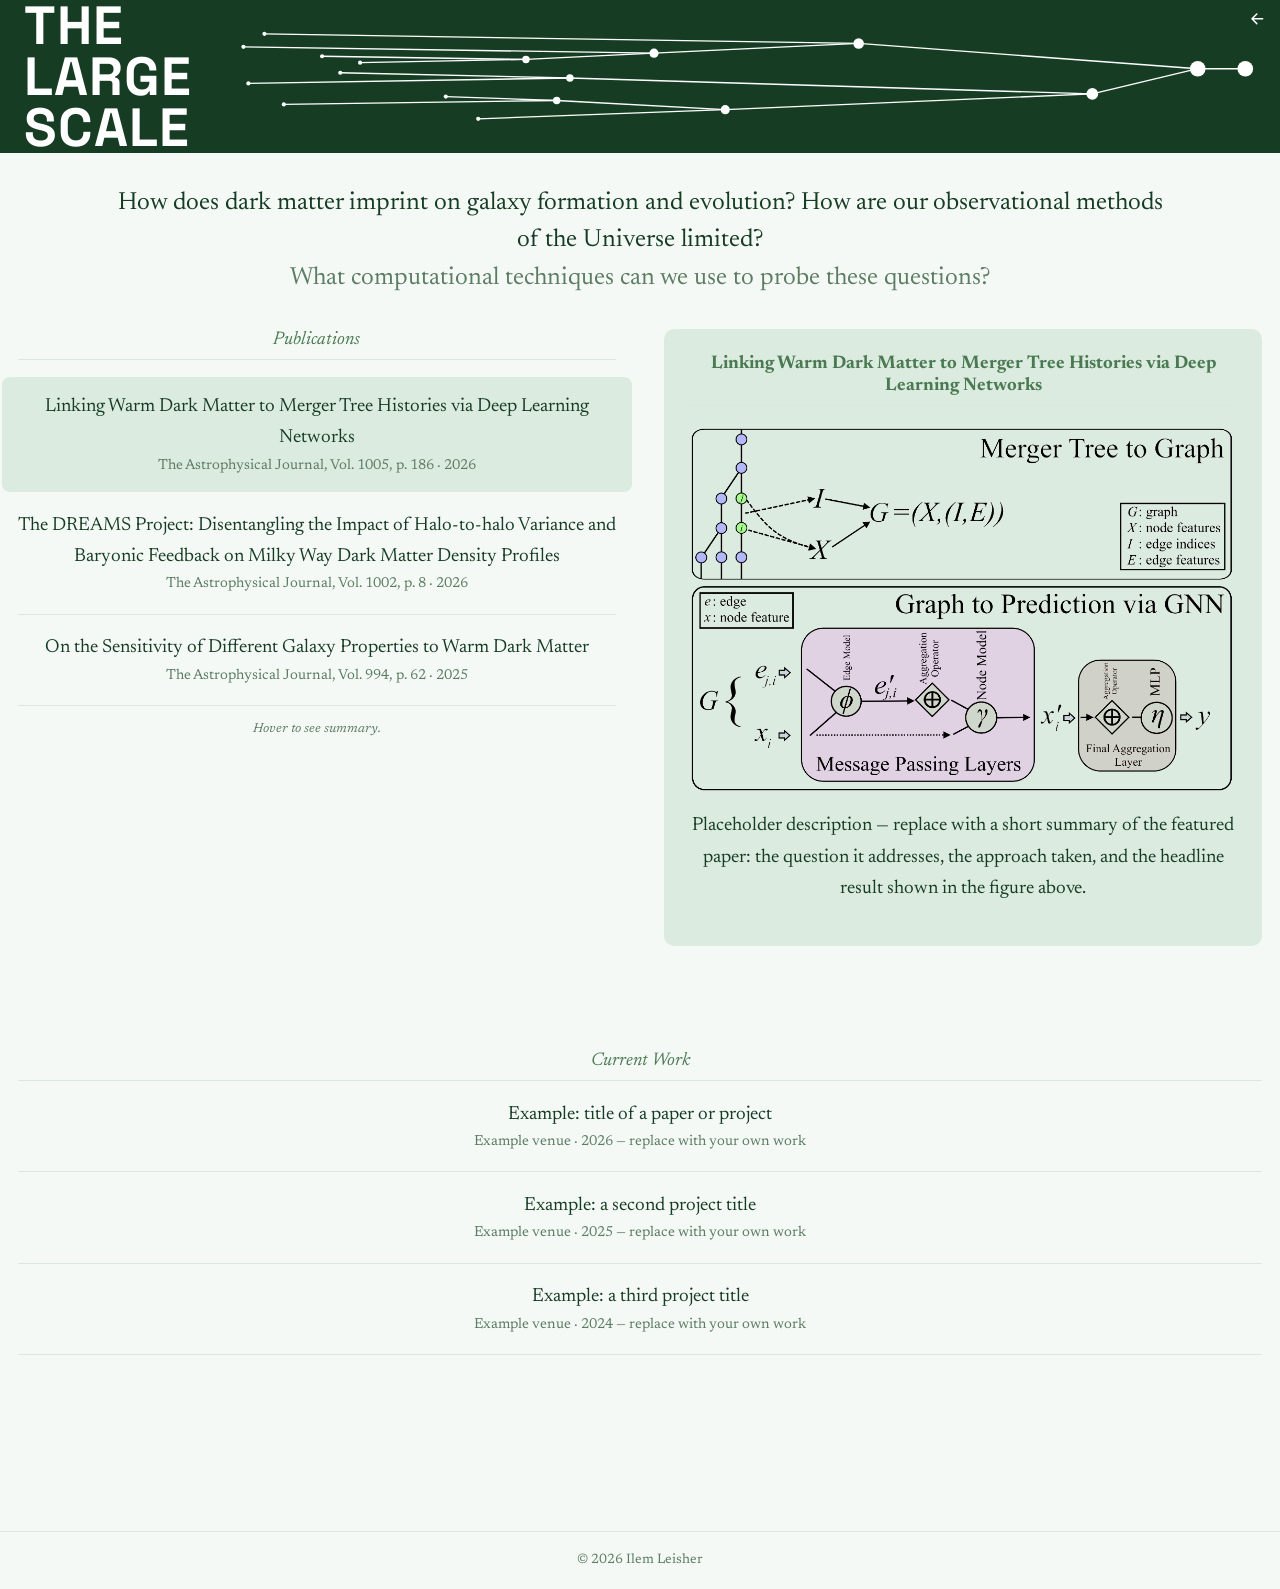
==== large-scale.html @ 093b3f18 "changes" ====
<!DOCTYPE html>
<html lang="en">
<head>
<meta charset="UTF-8">
<meta name="viewport" content="width=device-width, initial-scale=1">
<title>The Large Scale — Ilem Leisher</title>
<meta name="description" content="Research portfolio — the large scale">
<link rel="preconnect" href="https://fonts.googleapis.com">
<link rel="stylesheet" href="https://fonts.googleapis.com/css2?family=Anton&family=Cormorant+Garamond:ital,wght@0,400;0,600;1,400;1,600&family=Newsreader:ital,wght@0,400;0,600;1,400&family=Space+Grotesk:wght@700&display=swap">
<link rel="stylesheet" href="css/style.css">
</head>
<body class="research-page theme-green">

<section class="page-banner compact-left">
  <a href="index.html" class="home-link" aria-label="Back to home">
    <svg viewBox="0 0 24 24" aria-hidden="true"><path d="M20 11H7.83l4.88-4.88a1 1 0 10-1.42-1.42l-6.59 6.59a1 1 0 000 1.42l6.59 6.59a1 1 0 001.42-1.42L7.83 13H20a1 1 0 000-2z" fill="#ffffff"/></svg>
  </a>
  <h1 class="stacked-title">
    <span>The</span>
    <span>Large</span>
    <span>Scale</span>
  </h1>
  <svg class="tree-graphic" viewBox="0 0 1000 100" preserveAspectRatio="none" aria-hidden="true">
    <line x1="95.1" y1="30.3" x2="292.7" y2="33.4"/>
    <line x1="131.9" y1="36.5" x2="292.7" y2="33.4"/>
    <line x1="215.0" y1="69.4" x2="322.5" y2="73.2"/>
    <line x1="58.0" y1="77.0" x2="322.5" y2="73.2"/>
    <line x1="112.7" y1="46.3" x2="335.3" y2="51.4"/>
    <line x1="23.6" y1="56.6" x2="335.3" y2="51.4"/>
    <line x1="18.8" y1="21.2" x2="416.8" y2="27.3"/>
    <line x1="292.7" y1="33.4" x2="416.8" y2="27.3"/>
    <line x1="246.4" y1="91.0" x2="485.9" y2="82.1"/>
    <line x1="322.5" y1="73.2" x2="485.9" y2="82.1"/>
    <line x1="39.2" y1="8.6" x2="615.2" y2="17.9"/>
    <line x1="416.8" y1="27.3" x2="615.2" y2="17.9"/>
    <line x1="335.3" y1="51.4" x2="841.7" y2="66.8"/>
    <line x1="485.9" y1="82.1" x2="841.7" y2="66.8"/>
    <line x1="615.2" y1="17.9" x2="943.9" y2="42.4"/>
    <line x1="841.7" y1="66.8" x2="943.9" y2="42.4"/>
    <line x1="943.9" y1="42.4" x2="990.0" y2="42.4"/>
    <circle cx="39.2" cy="8.6" r="2.0"/>
    <circle cx="18.8" cy="21.2" r="2.0"/>
    <circle cx="95.1" cy="30.3" r="2.0"/>
    <circle cx="131.9" cy="36.5" r="2.0"/>
    <circle cx="112.7" cy="46.3" r="2.0"/>
    <circle cx="23.6" cy="56.6" r="2.0"/>
    <circle cx="215.0" cy="69.4" r="2.0"/>
    <circle cx="58.0" cy="77.0" r="2.0"/>
    <circle cx="246.4" cy="91.0" r="2.0"/>
    <circle cx="292.7" cy="33.4" r="3.6"/>
    <circle cx="322.5" cy="73.2" r="3.6"/>
    <circle cx="335.3" cy="51.4" r="3.6"/>
    <circle cx="416.8" cy="27.3" r="4.43"/>
    <circle cx="485.9" cy="82.1" r="4.43"/>
    <circle cx="615.2" cy="17.9" r="5.09"/>
    <circle cx="841.7" cy="66.8" r="5.68"/>
    <circle cx="943.9" cy="42.4" r="7.57"/>
    <circle cx="990.0" cy="42.4" r="7.57"/>
  </svg>
</section>

<section class="research-intro">
  <p>How does dark matter imprint on galaxy formation and evolution? How are our observational methods of the Universe limited?</p>
  <p class="intro-note">What computational techniques can we use to probe these questions?</p>
</section>

<main class="wrap research-content wide-columns">
  <div class="research-columns">
    <div class="research-col-left">
      <section class="research-publications">
        <h2>Publications</h2>
        <ul class="entry-list" id="pub-list">
          <li class="is-highlighted" data-panel="0" tabindex="0">
            <div class="entry-title">Linking Warm Dark Matter to Merger Tree Histories via Deep Learning Networks</div>
            <div class="entry-meta">The Astrophysical Journal, Vol. 1005, p. 186 · 2026</div>
          </li>
          <li data-panel="1" tabindex="0">
            <div class="entry-title">The DREAMS Project: Disentangling the Impact of Halo-to-halo Variance and Baryonic Feedback on Milky Way Dark Matter Density Profiles</div>
            <div class="entry-meta">The Astrophysical Journal, Vol. 1002, p. 8 · 2026</div>
          </li>
          <li data-panel="2" tabindex="0">
            <div class="entry-title">On the Sensitivity of Different Galaxy Properties to Warm Dark Matter</div>
            <div class="entry-meta">The Astrophysical Journal, Vol. 994, p. 62 · 2025</div>
          </li>
        </ul>
        <p class="pub-hint">Hover to see summary.</p>
      </section>
    </div>

    <div class="research-col-right">
      <section class="research-featured">
        <h2><a id="featured-title" href="https://ui.adsabs.harvard.edu/abs/2026ApJ..1005..186L/abstract">Linking Warm Dark Matter to Merger Tree Histories via Deep Learning Networks</a></h2>
        <figure class="featured-graphic">
          <img id="featured-img" src="images/featured-work-figure.png" alt="Diagram showing how a merger tree is converted into a graph representation, then used as input to a graph neural network to produce a prediction.">
        </figure>
        <p id="featured-desc">Placeholder description — replace with a short summary of the featured paper: the question it addresses, the approach taken, and the headline result shown in the figure above.</p>
      </section>
    </div>
  </div>

  <section class="research-current">
    <h2>Current Work</h2>
    <ul class="entry-list">
      <li>
        <div class="entry-title">Example: title of a paper or project</div>
        <div class="entry-meta">Example venue · 2026 — replace with your own work</div>
      </li>
      <li>
        <div class="entry-title">Example: a second project title</div>
        <div class="entry-meta">Example venue · 2025 — replace with your own work</div>
      </li>
      <li>
        <div class="entry-title">Example: a third project title</div>
        <div class="entry-meta">Example venue · 2024 — replace with your own work</div>
      </li>
    </ul>
  </section>
</main>

<footer>
  <div class="wrap">
    &copy; 2026 Ilem Leisher
  </div>
</footer>

<script>
(function () {
  var panels = [
    {
      title: "Linking Warm Dark Matter to Merger Tree Histories via Deep Learning Networks",
      url: "https://ui.adsabs.harvard.edu/abs/2026ApJ..1005..186L/abstract",
      img: "images/featured-work-figure.png",
      alt: "Diagram showing how a merger tree is converted into a graph representation, then used as input to a graph neural network to produce a prediction.",
      desc: "Placeholder description — replace with a short summary of the featured paper: the question it addresses, the approach taken, and the headline result shown in the figure above."
    },
    {
      title: "The DREAMS Project: Disentangling the Impact of Halo-to-halo Variance and Baryonic Feedback on Milky Way Dark Matter Density Profiles",
      url: "https://ui.adsabs.harvard.edu/abs/2026ApJ..1002....8G/abstract",
      img: "images/placeholder-figure-a.svg",
      alt: "Example placeholder figure — replace with a real plot from the paper.",
      desc: "Example description — replace with a short summary of this paper: the question it addresses, the approach taken, and the headline result."
    },
    {
      title: "On the Sensitivity of Different Galaxy Properties to Warm Dark Matter",
      url: "https://ui.adsabs.harvard.edu/abs/2025ApJ...994...62C/abstract",
      img: "images/placeholder-figure-b.svg",
      alt: "Example placeholder figure — replace with a real plot from the paper.",
      desc: "Example description — replace with a short summary of this paper: the question it addresses, the approach taken, and the headline result."
    }
  ];

  var items = document.querySelectorAll('#pub-list li[data-panel]');
  var titleLink = document.getElementById('featured-title');
  var img = document.getElementById('featured-img');
  var desc = document.getElementById('featured-desc');
  var DEFAULT_INDEX = 0;

  function show(index) {
    var p = panels[index];
    if (!p) return;
    titleLink.textContent = p.title;
    titleLink.href = p.url;
    img.src = p.img;
    img.alt = p.alt;
    desc.textContent = p.desc;
    items.forEach(function (el) {
      el.classList.toggle('is-highlighted', Number(el.dataset.panel) === index);
    });
  }

  items.forEach(function (item) {
    var index = Number(item.dataset.panel);
    item.addEventListener('mouseenter', function () { show(index); });
    item.addEventListener('focusin', function () { show(index); });
  });

  show(DEFAULT_INDEX);
})();
</script>

</body>
</html>
---- css/style.css ----
/* ==========================================================================
   Base tokens — edit these to make the site yours.
   ========================================================================== */
:root {
  --color-bg: #ffffff;
  --color-text: #161513;
  --color-muted: #7d7b76;
  --color-accent: #161513;
  --color-border: #e7e5e0;

  --font-body: 'Newsreader', Georgia, "Times New Roman", serif;
  --font-display: 'Newsreader', Georgia, "Times New Roman", serif;

  --max-width: 640px;
  --space-1: 0.5rem;
  --space-2: 1.1rem;
  --space-3: 2rem;
  --space-4: 4.5rem;
}

* { box-sizing: border-box; }

html { scroll-behavior: smooth; }

body {
  margin: 0;
  background: var(--color-bg);
  color: var(--color-text);
  font-family: var(--font-body);
  font-size: 19px;
  line-height: 1.65;
}

.wrap {
  max-width: var(--max-width);
  margin: 0 auto;
  padding: var(--space-3) var(--space-2);
}

/* ---- Header bar (name only, full-bleed) ---- */
.site-header {
  position: sticky;
  top: 0;
  z-index: 100;
  background: var(--color-text);
  color: #ffffff;
  text-align: center;
}
.site-header .wrap {
  max-width: none;
  padding: 0;
  display: flex;
  align-items: stretch;
  gap: 0;
  height: 22vw;
}
.site-photo {
  width: auto;
  height: auto;
  aspect-ratio: 1 / 1;
  border-radius: 0;
  object-fit: cover;
  object-position: 50% 30%;
  flex-shrink: 0;
  display: block;
}
.site-header h1.site-name {
  flex: 1;
  margin: 0;
  display: flex;
  flex-direction: column;
  justify-content: space-between;
  align-items: flex-start;
  text-align: left;
  font-family: 'Anton', sans-serif;
  font-weight: 400;
  text-transform: uppercase;
  line-height: 0.85;
  font-size: 11vw;
}
.name-row {
  display: block;
  width: auto;
  color: #ffffff;
  text-decoration: none;
}
.name-row:first-child {
  font-size: 1.2em;
}
.name-row:last-child {
  transform: translateY(3px);
}

/* ---- Page banner (dark title bar, used across sub-pages) ---- */
.page-banner {
  background: var(--color-text);
  padding: 0 2rem;
  text-align: center;
}
.page-banner h1 {
  margin: 0;
  display: inline-block;
  font-family: 'Anton', sans-serif;
  font-weight: 400;
  text-transform: uppercase;
  line-height: 0.85;
  font-size: 14vw;
  color: #ffffff;
}
/* Compact, left-aligned, stacked variant (e.g. Small Scale / Large Scale) */
.page-banner.compact-left {
  position: sticky;
  top: 0;
  z-index: 100;
  display: flex;
  align-items: center;
  gap: 2rem;
  text-align: left;
  padding: 0 1.5rem;
}
.page-banner .home-link {
  position: absolute;
  top: 0.6rem;
  right: 0.9rem;
  display: inline-flex;
  opacity: 1;
}
.page-banner .home-link svg {
  width: 1.1rem;
  height: 1.1rem;
}
.page-banner .home-link:hover { opacity: 0.7; }
.page-banner h1.stacked-title {
  order: 1;
  flex-shrink: 0;
  display: inline-flex;
  flex-direction: column;
  font-family: 'Space Grotesk', Arial, sans-serif;
  font-weight: 700;
  text-transform: uppercase;
  line-height: 0.95;
  letter-spacing: 0.02em;
  font-size: 4.2vw;
}
.stacked-title span { display: block; }

/* Signal-noise curve decoration (Small Scale) — fills the space to the right of the text */
.signal-curve {
  order: 2;
  flex: 1;
  height: 55%;
  min-width: 0;
  pointer-events: none;
}

/* Merger-tree decoration (Large Scale) — horizontal dendrogram, all white */
.tree-graphic {
  order: 2;
  flex: 1;
  height: 65%;
  min-width: 0;
  pointer-events: none;
}
.tree-graphic line {
  stroke: #ffffff;
  stroke-width: 1.3;
  vector-effect: non-scaling-stroke;
}
.tree-graphic circle {
  fill: #ffffff;
}

/* Photo-filled variant (e.g. Outdoors) */
.page-banner h1.photo-fill {
  background-image: url("../images/header-side-photo.jpg");
  background-repeat: no-repeat;
  background-position: center 55%;
  background-size: cover;
  -webkit-background-clip: text;
  background-clip: text;
  -webkit-text-fill-color: transparent;
  color: transparent;
}

/* ---- Research pages (Small Scale / Large Scale) ---- */
.research-page.theme-blue {
  --research-bg: #f5f8fb;
  --research-ink: #123356;
  --research-accent: #3b6ea5;
  --research-border: #dbe6ee;
  --research-muted: #5d7a92;
  --research-card: #dbe8f2;
}
.research-page.theme-green {
  --research-bg: #f5f9f6;
  --research-ink: #163d24;
  --research-accent: #4a7a52;
  --research-border: #dbe8dd;
  --research-muted: #5c7d63;
  --research-card: #dcebe0;
}
.research-page { background: var(--research-bg); color: var(--research-ink); }
.research-page .page-banner { background: var(--research-ink); }
.research-page .entry-title { color: var(--research-ink); }
.research-page .research-content {
  max-width: var(--max-width);
  margin: 0 auto;
  padding: var(--space-3) var(--space-2) var(--space-4);
}
.research-page main.wide-columns {
  max-width: calc(var(--max-width) * 2.2);
}
.research-columns {
  display: flex;
  flex-wrap: wrap;
  gap: 3rem;
  align-items: flex-start;
}
.research-col-left,
.research-col-right {
  flex: 1 1 320px;
  min-width: 280px;
}
.research-featured {
  background: var(--research-card);
  border-radius: 10px;
  padding: 1.5rem;
}
.research-page .research-featured h2 {
  margin-top: 0;
  font-family: var(--font-body);
  font-style: normal;
  font-weight: 700;
  color: var(--color-text);
}
.featured-graphic {
  margin: 0;
}
.featured-graphic img { width: 100%; height: auto; display: block; }
.research-featured p { margin-top: 1rem; }
.research-current { margin-top: var(--space-4); }
.research-page .research-intro {
  max-width: calc(var(--max-width) * 1.7);
  margin: 0 auto;
  padding: var(--space-3) var(--space-2) 0;
  text-align: center;
}
.research-page .research-intro p {
  font-size: 1.55rem;
  line-height: 1.5;
  margin-bottom: 0;
}
.research-page .research-intro .intro-note {
  color: var(--research-muted);
}
.research-page h2 {
  font-family: var(--font-display);
  font-style: italic;
  font-weight: 400;
  font-size: 1.15rem;
  color: var(--research-accent);
  margin-top: var(--space-4);
  margin-bottom: var(--space-2);
  padding-bottom: 0.5rem;
  border-bottom: 1px solid var(--research-border);
}
.research-page section:first-of-type h2 { margin-top: 0; }
.research-page .entry-list li { border-bottom: 1px solid var(--research-border); }
.research-page .entry-list li.is-highlighted {
  background: var(--research-card);
  border-bottom-color: transparent;
  border-radius: 8px;
  padding: 0.85rem 1rem;
  margin: 0 -1rem;
}
.research-page .entry-meta { color: var(--research-muted); }
.research-page a { color: var(--research-accent); }
#pub-list li { transition: background 0.15s ease; }
#pub-list li:focus-visible { outline: 2px solid var(--research-accent); outline-offset: 2px; }
.pub-hint {
  margin-top: 0.8rem;
  font-size: 0.8rem;
  color: var(--research-muted);
  font-style: italic;
}
.research-page footer { border-top-color: var(--research-border); }
.research-page footer .wrap { color: var(--research-muted); }

/* ---- Vertical nav bar (right side of header) ---- */
.header-side-nav {
  display: flex;
  flex-direction: column;
  justify-content: center;
  align-items: flex-start;
  gap: 0.4rem;
  flex-shrink: 0;
  height: 100%;
  padding: 0 1.2rem;
  border-left: 1px solid rgba(255, 255, 255, 0.25);
  text-align: left;
}
.header-side-nav a {
  color: #ffffff;
  text-decoration: none;
  font-size: 0.8rem;
  white-space: nowrap;
}
.header-side-nav a:hover { color: rgba(255, 255, 255, 0.7); }

/* ---- Intro (below header) ---- */
.intro .wrap {
  text-align: center;
}
.intro .tagline {
  white-space: nowrap;
  font-size: clamp(0.65rem, 2vw, 1rem);
}

/* ---- Quote (below header) ---- */
.quote {
  max-width: calc(var(--max-width) * 2);
  margin: var(--space-3) auto;
  padding: var(--space-3) var(--space-2);
  background: var(--color-text);
  border-radius: 12px;
  outline: 1px solid var(--color-text);
  outline-offset: 6px;
  text-align: center;
}
.quote blockquote { margin: 0; }
.quote p {
  font-family: 'Cormorant Garamond', Georgia, serif;
  font-style: italic;
  font-size: 1.7rem;
  line-height: 1.6;
  margin: 0 0 var(--space-2);
  color: #ffffff;
}
.quote cite {
  font-style: normal;
  font-size: 0.9rem;
  color: rgba(255, 255, 255, 0.7);
}

.nav-item { position: relative; }

/* ---- Content nav (below quote) ---- */
.content-nav {
  display: flex;
  flex-wrap: wrap;
  justify-content: center;
  gap: 0.5rem 3rem;
  padding: var(--space-2) var(--space-2) var(--space-3);
}
.content-nav > .nav-item > a {
  display: inline-block;
  color: var(--color-text);
  text-decoration: none;
  font-size: 1.5rem;
  padding: 0.6rem 1.4rem;
  border: 1px solid var(--color-text);
  border-radius: 8px;
}
.content-nav > .nav-item > a:hover {
  color: var(--color-bg);
  background: var(--color-text);
}
.content-nav > .nav-item > a.flash-highlight {
  animation: flash-black 1.1s ease;
}
@keyframes flash-black {
  0%, 100% { background: var(--color-bg); color: var(--color-text); }
  25%, 75% { background: var(--color-text); color: var(--color-bg); }
}
@media (prefers-reduced-motion: reduce) {
  .content-nav > .nav-item > a.flash-highlight { animation: none; }
}

.dropdown {
  list-style: none;
  margin: 0;
  padding: 0.4rem 0;
  position: absolute;
  top: 100%;
  left: 50%;
  transform: translate(-50%, 4px);
  min-width: 180px;
  max-width: min(240px, calc(100vw - 24px));
  background: var(--color-bg);
  border: 1px solid var(--color-border);
  border-radius: 6px;
  box-shadow: 0 6px 16px rgba(22, 21, 19, 0.08);
  opacity: 0;
  visibility: hidden;
  transition: opacity 0.15s ease, transform 0.15s ease;
  z-index: 20;
}
.dropdown li { padding: 0; border: 0; }
.dropdown a {
  display: block;
  padding: 0.5rem 1rem;
  font-size: 0.85rem;
  margin: 0;
  color: var(--color-text);
}
.dropdown a:hover { background: var(--color-border); }
.dropdown a[href="small-scale.html"] { color: #3b6ea5; }
.dropdown a[href="large-scale.html"] { color: #4a7a52; }

.nav-item:hover .dropdown,
.nav-item:focus-within .dropdown,
.nav-item.is-open .dropdown {
  opacity: 1;
  visibility: visible;
  transform: translate(-50%, 0);
}

@media (prefers-reduced-motion: reduce) {
  .dropdown { transition: none; }
}

/* ---- Body column: centered ---- */
main.wrap, footer .wrap {
  text-align: center;
}
main.wrap section { margin-bottom: var(--space-3); }
h1, h2, h3 {
  font-family: var(--font-display);
  line-height: 1.2;
  margin-top: 0;
}
h1 { font-size: 2.3rem; margin-bottom: var(--space-1); font-weight: 600; }
h2 {
  font-size: 1.15rem;
  font-style: italic;
  font-weight: 400;
  color: var(--color-text);
  margin-top: var(--space-4);
  margin-bottom: var(--space-2);
}
p { margin-top: 0; margin-bottom: var(--space-2); }
a { color: var(--color-accent); text-underline-offset: 3px; text-decoration: none; }
.intro p a { text-decoration: underline; }
.muted { color: var(--color-muted); }

/* ---- Lists (publications, posts, pieces) ---- */
.entry-list { list-style: none; margin: 0; padding: 0; }
.entry-list li {
  padding: var(--space-2) 0;
  border-bottom: 1px solid var(--color-border);
}
.entry-list li:first-child { padding-top: 0; }
.entry-title { font-weight: 400; }
.entry-meta { font-size: 0.9rem; color: var(--color-muted); font-family: var(--font-body); }

/* ---- Gallery (art / creative work) ---- */
.gallery {
  display: grid;
  grid-template-columns: repeat(auto-fill, minmax(200px, 1fr));
  gap: var(--space-2);
  margin-top: var(--space-2);
}
.gallery figure { margin: 0; }
.gallery img {
  width: 100%;
  height: auto;
  display: block;
  border-radius: 4px;
}
.gallery figcaption {
  font-size: 0.85rem;
  color: var(--color-muted);
  margin-top: var(--space-1);
}

/* ---- Footer ---- */
footer {
  border-top: 1px solid var(--color-border);
  margin-top: var(--space-4);
}
footer .wrap {
  padding-top: var(--space-2);
  padding-bottom: var(--space-2);
  font-size: 0.85rem;
  color: var(--color-muted);
}

/* ---- Focus visibility ---- */
a:focus-visible, button:focus-visible {
  outline: 2px solid var(--color-accent);
  outline-offset: 2px;
}

/* ---- Reduced motion ---- */
@media (prefers-reduced-motion: reduce) {
  html { scroll-behavior: auto; }
}
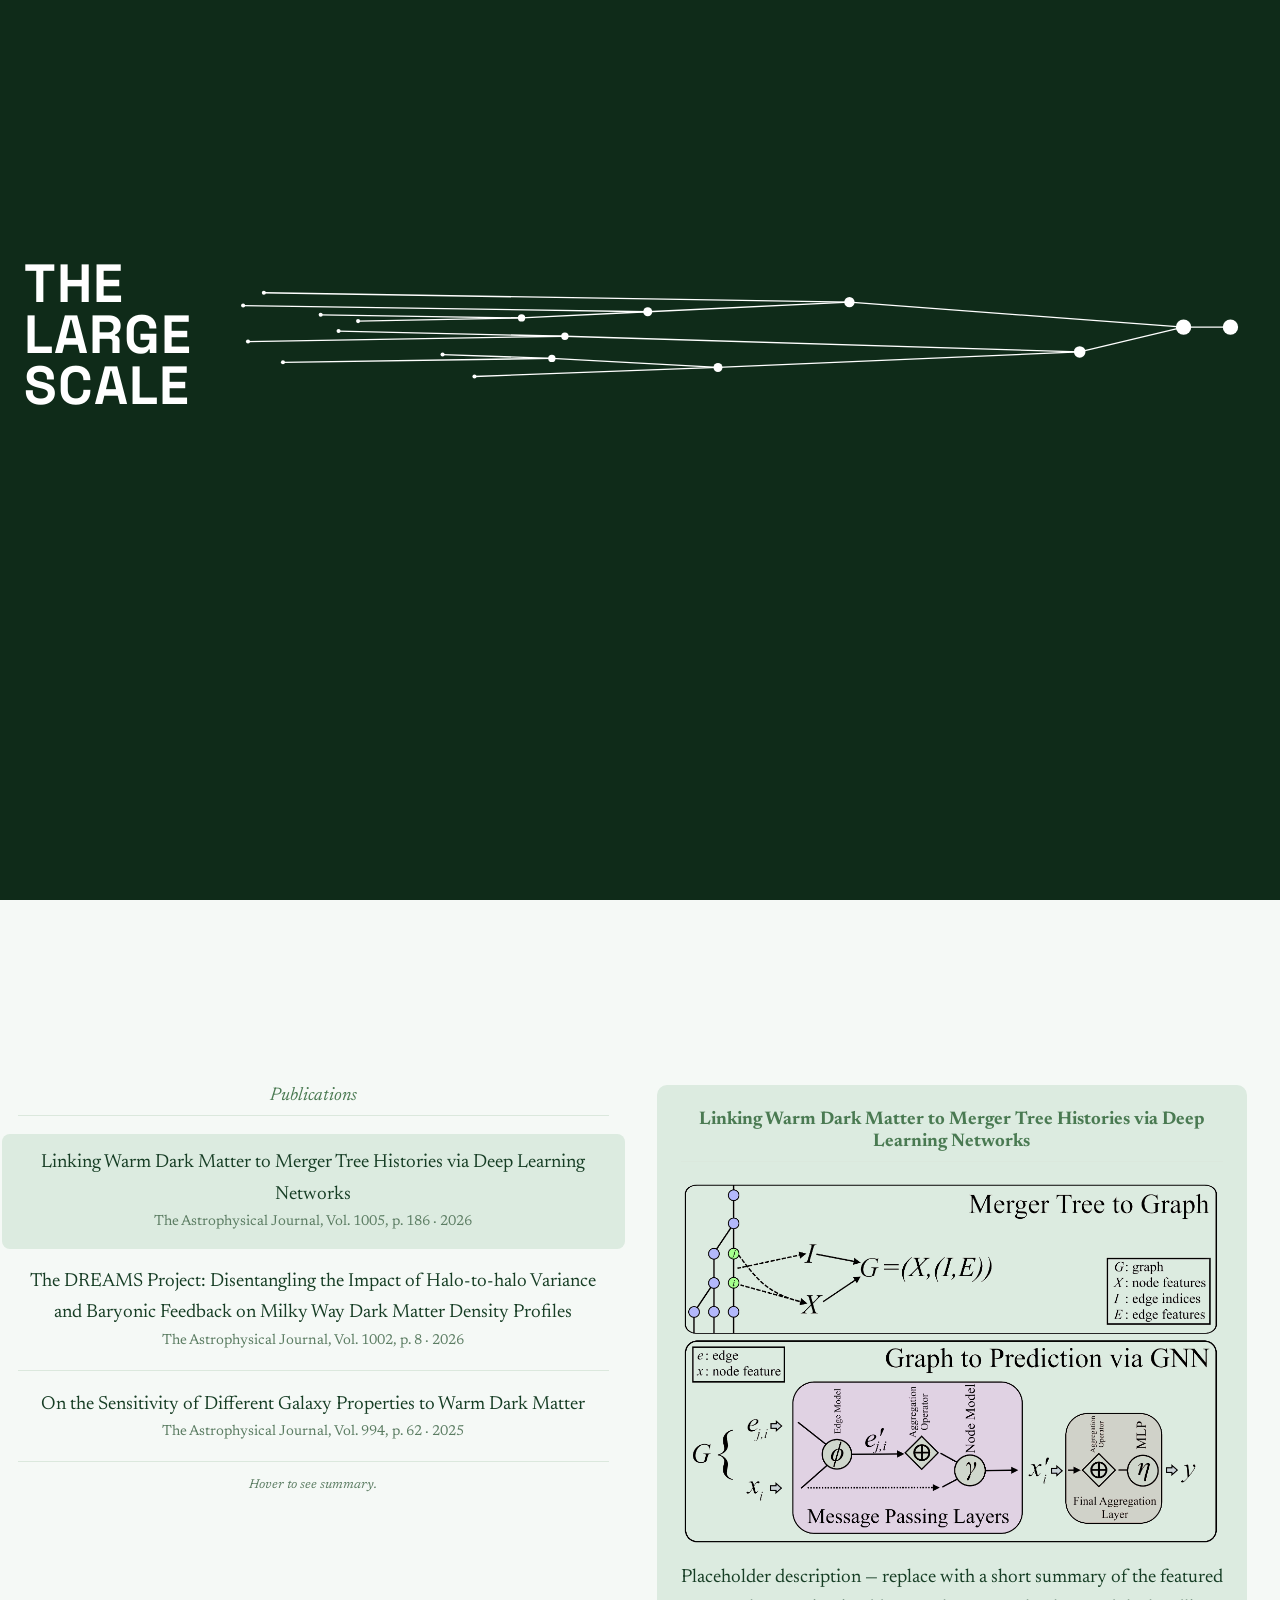
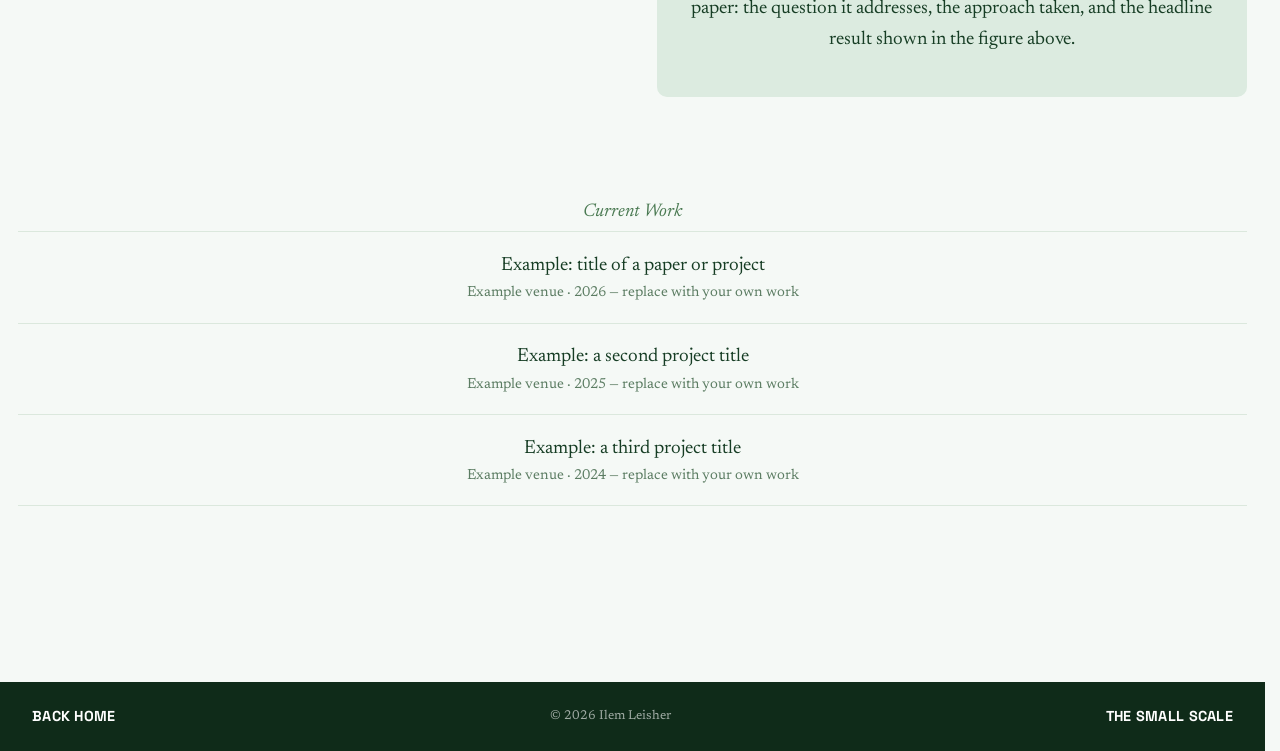
==== commit 1dcc7626: "v0.1" ====
--- a/large-scale.html
+++ b/large-scale.html
@@ -11,58 +11,59 @@
 </head>
 <body class="research-page theme-green">
 
-<section class="page-banner compact-left">
-  <a href="index.html" class="home-link" aria-label="Back to home">
-    <svg viewBox="0 0 24 24" aria-hidden="true"><path d="M20 11H7.83l4.88-4.88a1 1 0 10-1.42-1.42l-6.59 6.59a1 1 0 000 1.42l6.59 6.59a1 1 0 001.42-1.42L7.83 13H20a1 1 0 000-2z" fill="#ffffff"/></svg>
-  </a>
-  <h1 class="stacked-title">
+<div id="ls-intro-backdrop" class="ls-intro-backdrop"></div>
+
+<section class="page-banner compact-left ls-hero">
+  <h1 class="stacked-title animate-in">
     <span>The</span>
     <span>Large</span>
     <span>Scale</span>
   </h1>
-  <svg class="tree-graphic" viewBox="0 0 1000 100" preserveAspectRatio="none" aria-hidden="true">
-    <line x1="95.1" y1="30.3" x2="292.7" y2="33.4"/>
-    <line x1="131.9" y1="36.5" x2="292.7" y2="33.4"/>
-    <line x1="215.0" y1="69.4" x2="322.5" y2="73.2"/>
-    <line x1="58.0" y1="77.0" x2="322.5" y2="73.2"/>
-    <line x1="112.7" y1="46.3" x2="335.3" y2="51.4"/>
-    <line x1="23.6" y1="56.6" x2="335.3" y2="51.4"/>
-    <line x1="18.8" y1="21.2" x2="416.8" y2="27.3"/>
-    <line x1="292.7" y1="33.4" x2="416.8" y2="27.3"/>
-    <line x1="246.4" y1="91.0" x2="485.9" y2="82.1"/>
-    <line x1="322.5" y1="73.2" x2="485.9" y2="82.1"/>
-    <line x1="39.2" y1="8.6" x2="615.2" y2="17.9"/>
-    <line x1="416.8" y1="27.3" x2="615.2" y2="17.9"/>
-    <line x1="335.3" y1="51.4" x2="841.7" y2="66.8"/>
-    <line x1="485.9" y1="82.1" x2="841.7" y2="66.8"/>
-    <line x1="615.2" y1="17.9" x2="943.9" y2="42.4"/>
-    <line x1="841.7" y1="66.8" x2="943.9" y2="42.4"/>
-    <line x1="943.9" y1="42.4" x2="990.0" y2="42.4"/>
-    <circle cx="39.2" cy="8.6" r="2.0"/>
-    <circle cx="18.8" cy="21.2" r="2.0"/>
-    <circle cx="95.1" cy="30.3" r="2.0"/>
-    <circle cx="131.9" cy="36.5" r="2.0"/>
-    <circle cx="112.7" cy="46.3" r="2.0"/>
-    <circle cx="23.6" cy="56.6" r="2.0"/>
-    <circle cx="215.0" cy="69.4" r="2.0"/>
-    <circle cx="58.0" cy="77.0" r="2.0"/>
-    <circle cx="246.4" cy="91.0" r="2.0"/>
-    <circle cx="292.7" cy="33.4" r="3.6"/>
-    <circle cx="322.5" cy="73.2" r="3.6"/>
-    <circle cx="335.3" cy="51.4" r="3.6"/>
-    <circle cx="416.8" cy="27.3" r="4.43"/>
-    <circle cx="485.9" cy="82.1" r="4.43"/>
-    <circle cx="615.2" cy="17.9" r="5.09"/>
-    <circle cx="841.7" cy="66.8" r="5.68"/>
-    <circle cx="943.9" cy="42.4" r="7.57"/>
-    <circle cx="990.0" cy="42.4" r="7.57"/>
+  <svg class="tree-graphic" id="tree-graphic" viewBox="0 0 1000 100" preserveAspectRatio="none" aria-hidden="true">
+    <line data-group="1" x1="95.1" y1="30.3" x2="292.7" y2="33.4"/>
+    <line data-group="1" x1="131.9" y1="36.5" x2="292.7" y2="33.4"/>
+    <line data-group="2" x1="215.0" y1="69.4" x2="322.5" y2="73.2"/>
+    <line data-group="2" x1="58.0" y1="77.0" x2="322.5" y2="73.2"/>
+    <line data-group="3" x1="112.7" y1="46.3" x2="335.3" y2="51.4"/>
+    <line data-group="3" x1="23.6" y1="56.6" x2="335.3" y2="51.4"/>
+    <line data-group="4" x1="18.8" y1="21.2" x2="416.8" y2="27.3"/>
+    <line data-group="4" x1="292.7" y1="33.4" x2="416.8" y2="27.3"/>
+    <line data-group="5" x1="246.4" y1="91.0" x2="485.9" y2="82.1"/>
+    <line data-group="5" x1="322.5" y1="73.2" x2="485.9" y2="82.1"/>
+    <line data-group="6" x1="39.2" y1="8.6" x2="615.2" y2="17.9"/>
+    <line data-group="6" x1="416.8" y1="27.3" x2="615.2" y2="17.9"/>
+    <line data-group="7" x1="335.3" y1="51.4" x2="841.7" y2="66.8"/>
+    <line data-group="7" x1="485.9" y1="82.1" x2="841.7" y2="66.8"/>
+    <line data-group="8" x1="615.2" y1="17.9" x2="943.9" y2="42.4"/>
+    <line data-group="8" x1="841.7" y1="66.8" x2="943.9" y2="42.4"/>
+    <line data-group="9" x1="943.9" y1="42.4" x2="990.0" y2="42.4"/>
+    <circle data-group="0" cx="39.2" cy="8.6" r="2.0"/>
+    <circle data-group="0" cx="18.8" cy="21.2" r="2.0"/>
+    <circle data-group="0" cx="95.1" cy="30.3" r="2.0"/>
+    <circle data-group="0" cx="131.9" cy="36.5" r="2.0"/>
+    <circle data-group="0" cx="112.7" cy="46.3" r="2.0"/>
+    <circle data-group="0" cx="23.6" cy="56.6" r="2.0"/>
+    <circle data-group="0" cx="215.0" cy="69.4" r="2.0"/>
+    <circle data-group="0" cx="58.0" cy="77.0" r="2.0"/>
+    <circle data-group="0" cx="246.4" cy="91.0" r="2.0"/>
+    <circle data-group="1" cx="292.7" cy="33.4" r="3.6"/>
+    <circle data-group="2" cx="322.5" cy="73.2" r="3.6"/>
+    <circle data-group="3" cx="335.3" cy="51.4" r="3.6"/>
+    <circle data-group="4" cx="416.8" cy="27.3" r="4.43"/>
+    <circle data-group="5" cx="485.9" cy="82.1" r="4.43"/>
+    <circle data-group="6" cx="615.2" cy="17.9" r="5.09"/>
+    <circle data-group="7" cx="841.7" cy="66.8" r="5.68"/>
+    <circle data-group="8" cx="943.9" cy="42.4" r="7.57"/>
+    <circle data-group="9" cx="990.0" cy="42.4" r="7.57"/>
   </svg>
 </section>
 
-<section class="research-intro">
+<div class="hero-questions" id="ls-hero-questions" aria-hidden="true">
   <p>How does dark matter imprint on galaxy formation and evolution? How are our observational methods of the Universe limited?</p>
   <p class="intro-note">What computational techniques can we use to probe these questions?</p>
-</section>
+</div>
+
+<div id="ls-content-wrap">
 
 <main class="wrap research-content wide-columns">
   <div class="research-columns">
@@ -117,11 +118,84 @@
   </section>
 </main>
 
-<footer>
-  <div class="wrap">
-    &copy; 2026 Ilem Leisher
-  </div>
+<footer class="scale-footer">
+  <a href="index.html?intro=skip" class="footer-btn">Back Home</a>
+  <p class="footer-copy">&copy; 2026 Ilem Leisher</p>
+  <a href="small-scale.html" class="footer-btn">The Small Scale</a>
 </footer>
+
+</div>
+
+<script>
+(function () {
+  var backdrop = document.getElementById('ls-intro-backdrop');
+  var hero = document.querySelector('.page-banner.ls-hero');
+  var contentWrap = document.getElementById('ls-content-wrap');
+  var questions = document.getElementById('ls-hero-questions');
+  if (!backdrop || !hero || !contentWrap || !questions) return;
+
+  if ('scrollRestoration' in history) {
+    history.scrollRestoration = 'manual';
+  }
+  window.scrollTo(0, 0);
+  document.body.style.overflow = 'hidden';
+  var reduced = window.matchMedia('(prefers-reduced-motion: reduce)').matches;
+
+  var BUILD_MS = reduced ? 0 : 1800;
+  var STAGGER_MS = reduced ? 0 : 100;
+  var RISE_MS = reduced ? 0 : 800;
+
+  function proceed() {
+    backdrop.removeEventListener('click', proceed);
+    questions.classList.remove('is-visible');
+    hero.classList.add('is-docked');
+    setTimeout(function () {
+      contentWrap.classList.add('is-revealed');
+      setTimeout(function () {
+        hero.classList.remove('ls-hero', 'is-docked');
+        backdrop.remove();
+        questions.remove();
+        document.body.style.overflow = '';
+      }, RISE_MS + 50);
+    }, STAGGER_MS);
+  }
+
+  setTimeout(function () {
+    questions.setAttribute('aria-hidden', 'false');
+    void questions.offsetWidth;
+    questions.classList.add('is-visible');
+    if (reduced) {
+      proceed();
+    } else {
+      backdrop.addEventListener('click', proceed);
+    }
+  }, BUILD_MS);
+})();
+</script>
+
+<script>
+(function () {
+  var tree = document.getElementById('tree-graphic');
+  if (!tree) return;
+  var els = tree.querySelectorAll('[data-group]');
+  var maxGroup = 0;
+  els.forEach(function (el) {
+    maxGroup = Math.max(maxGroup, Number(el.dataset.group));
+  });
+
+  // Build the tree from the trunk outward to the leaves (reverse of merge order),
+  // with each step evenly spaced.
+  var STEP_MS = 130;
+  els.forEach(function (el) {
+    var g = Number(el.dataset.group);
+    var stepFromTrunk = maxGroup - g;
+    var delay = stepFromTrunk * STEP_MS;
+    el.style.animationDelay = delay + 'ms';
+  });
+
+  tree.classList.add('animate-in');
+})();
+</script>
 
 <script>
 (function () {
--- a/css/style.css
+++ b/css/style.css
@@ -20,7 +20,7 @@
 
 * { box-sizing: border-box; }
 
-html { scroll-behavior: smooth; }
+html { scroll-behavior: smooth; scrollbar-gutter: stable; }
 
 body {
   margin: 0;
@@ -31,6 +31,84 @@
   line-height: 1.65;
 }
 
+/* ---- Intro splash overlay (main page) ---- */
+.intro-overlay {
+  position: fixed;
+  inset: 0;
+  z-index: 9999;
+}
+.intro-panel {
+  position: absolute;
+  left: 0;
+  right: 0;
+  height: 50%;
+  background: #000000;
+  transition: transform 0.9s ease-in-out;
+}
+.intro-panel-top { top: 0; }
+.intro-panel-bottom { bottom: 0; }
+.intro-overlay.is-open-top .intro-panel-top { transform: translateY(-100%); }
+.intro-overlay.is-open-bottom .intro-panel-bottom { transform: translateY(100%); }
+
+/* Header reveals in two stages: the name first, then the photo/links */
+#intro-overlay:not(.reveal-rest) ~ .site-header .site-photo,
+#intro-overlay:not(.reveal-rest) ~ .site-header .header-side-nav {
+  opacity: 0;
+}
+#intro-overlay.reveal-rest ~ .site-header .site-photo,
+#intro-overlay.reveal-rest ~ .site-header .header-side-nav {
+  opacity: 1;
+  transition: opacity 0.4s ease;
+}
+
+.intro-line {
+  position: absolute;
+  top: 50%;
+  left: 0;
+  right: 0;
+  height: 2px;
+  background: #ffffff;
+  transform: translateY(-50%) scaleX(0);
+  transform-origin: center;
+  transition: transform 0.5s ease-out;
+  z-index: 1;
+}
+.intro-overlay.is-opening .intro-line { transform: translateY(-50%) scaleX(1); }
+.intro-overlay.is-open .intro-line { opacity: 0; transition: opacity 0.3s ease; }
+
+.intro-hello {
+  position: absolute;
+  top: 50%;
+  left: 50%;
+  transform: translate(-50%, -50%);
+  z-index: 2;
+  margin: 0;
+  padding: 0;
+  border: none;
+  background: none;
+  color: #ffffff;
+  font-family: var(--font-body);
+  font-style: italic;
+  font-size: clamp(2rem, 6vw, 3.5rem);
+  cursor: pointer;
+  animation: hello-bob 2.4s ease-in-out infinite;
+}
+.intro-overlay.is-opening .intro-hello { opacity: 0; transition: opacity 0.3s ease; }
+
+@keyframes hello-bob {
+  0%, 100% { transform: translate(-50%, -50%) translateY(0); }
+  50% { transform: translate(-50%, -50%) translateY(-0.15em); }
+}
+
+@media (prefers-reduced-motion: reduce) {
+  .intro-hello { animation: none; }
+  .intro-panel,
+  .intro-line,
+  .intro-hello,
+  #intro-overlay ~ .site-header .site-photo,
+  #intro-overlay ~ .site-header .header-side-nav { transition: none; }
+}
+
 .wrap {
   max-width: var(--max-width);
   margin: 0 auto;
@@ -39,9 +117,6 @@
 
 /* ---- Header bar (name only, full-bleed) ---- */
 .site-header {
-  position: sticky;
-  top: 0;
-  z-index: 100;
   background: var(--color-text);
   color: #ffffff;
   text-align: center;
@@ -107,11 +182,23 @@
   font-size: 14vw;
   color: #ffffff;
 }
+/* ---- Work-in-progress placeholder pages ---- */
+.wip-content {
+  text-align: center;
+  padding-top: var(--space-4);
+  padding-bottom: var(--space-4);
+}
+.wip-message {
+  font-size: 1.3rem;
+  font-style: italic;
+  color: var(--color-muted);
+  margin-bottom: var(--space-2);
+}
+.wip-back { font-size: 0.95rem; }
+
 /* Compact, left-aligned, stacked variant (e.g. Small Scale / Large Scale) */
 .page-banner.compact-left {
-  position: sticky;
-  top: 0;
-  z-index: 100;
+  position: relative;
   display: flex;
   align-items: center;
   gap: 2rem;
@@ -143,6 +230,20 @@
   font-size: 4.2vw;
 }
 .stacked-title span { display: block; }
+.stacked-title.animate-in span {
+  opacity: 0;
+  animation: word-in 0.5s ease forwards;
+}
+.stacked-title.animate-in span:nth-child(1) { animation-delay: 0s; }
+.stacked-title.animate-in span:nth-child(2) { animation-delay: 0.22s; }
+.stacked-title.animate-in span:nth-child(3) { animation-delay: 0.44s; }
+@keyframes word-in {
+  from { opacity: 0; transform: translateY(0.3em); }
+  to { opacity: 1; transform: translateY(0); }
+}
+@media (prefers-reduced-motion: reduce) {
+  .stacked-title.animate-in span { opacity: 1; animation: none; transform: none; }
+}
 
 /* Signal-noise curve decoration (Small Scale) — fills the space to the right of the text */
 .signal-curve {
@@ -151,6 +252,14 @@
   height: 55%;
   min-width: 0;
   pointer-events: none;
+  clip-path: inset(0 0 0 100%);
+  transition: clip-path 1.3s ease;
+}
+.signal-curve.animate-in {
+  clip-path: inset(0 0 0 0%);
+}
+@media (prefers-reduced-motion: reduce) {
+  .signal-curve { transition: none; }
 }
 
 /* Merger-tree decoration (Large Scale) — horizontal dendrogram, all white */
@@ -168,6 +277,22 @@
 }
 .tree-graphic circle {
   fill: #ffffff;
+}
+.tree-graphic.animate-in line,
+.tree-graphic.animate-in circle {
+  opacity: 0;
+  animation: node-in 0.5s ease forwards;
+}
+@keyframes node-in {
+  from { opacity: 0; }
+  to { opacity: 1; }
+}
+@media (prefers-reduced-motion: reduce) {
+  .tree-graphic.animate-in line,
+  .tree-graphic.animate-in circle {
+    opacity: 1;
+    animation: none;
+  }
 }
 
 /* Photo-filled variant (e.g. Outdoors) */
@@ -190,6 +315,7 @@
   --research-border: #dbe6ee;
   --research-muted: #5d7a92;
   --research-card: #dbe8f2;
+  --research-banner-bg: #0b1f34;
 }
 .research-page.theme-green {
   --research-bg: #f5f9f6;
@@ -198,9 +324,94 @@
   --research-border: #dbe8dd;
   --research-muted: #5c7d63;
   --research-card: #dcebe0;
+  --research-banner-bg: #0f2b19;
 }
 .research-page { background: var(--research-bg); color: var(--research-ink); }
-.research-page .page-banner { background: var(--research-ink); }
+.research-page .page-banner { background: var(--research-banner-bg); }
+
+/* ---- Hero questions (shown centered after the header build, before docking) ---- */
+.hero-questions {
+  position: fixed;
+  left: 0;
+  right: 0;
+  top: calc(50% + 4vw);
+  z-index: 2;
+  text-align: center;
+  padding: 0 2rem;
+  opacity: 0;
+  pointer-events: none;
+  transition: opacity 0.5s ease;
+}
+.hero-questions.is-visible {
+  opacity: 1;
+}
+.hero-questions p {
+  color: #ffffff;
+  font-family: var(--font-body);
+  font-size: 1.9rem;
+  line-height: 1.5;
+  margin: 0 0 0.5rem;
+}
+.hero-questions .intro-note {
+  color: rgba(255, 255, 255, 0.7);
+  font-size: 1.5rem;
+}
+@media (prefers-reduced-motion: reduce) {
+  .hero-questions { transition: none; }
+}
+
+/* ---- Large Scale intro sequence: hero builds centered, docks to top, page rises ---- */
+.ls-intro-backdrop {
+  position: fixed;
+  inset: 0;
+  background: var(--research-banner-bg);
+}
+.page-banner.ls-hero {
+  transform: translateY(calc(50vh - 15vw));
+  transition: transform 0.7s ease;
+}
+.page-banner.ls-hero.is-docked {
+  transform: translateY(0);
+}
+#ls-content-wrap {
+  background: var(--research-bg);
+  transform: translateY(100vh);
+  transition: transform 0.8s ease;
+}
+#ls-content-wrap.is-revealed {
+  transform: translateY(0);
+}
+@media (prefers-reduced-motion: reduce) {
+  .page-banner.ls-hero,
+  #ls-content-wrap { transition: none; }
+}
+
+/* ---- Small Scale intro sequence: hero builds centered, docks to top, page rises ---- */
+.ss-intro-backdrop {
+  position: fixed;
+  inset: 0;
+  background: var(--research-banner-bg);
+}
+.page-banner.ss-hero {
+  transform: translateY(calc(50vh - 10vw));
+  transition: transform 0.7s ease;
+}
+.page-banner.ss-hero.is-docked {
+  transform: translateY(0);
+}
+#ss-content-wrap {
+  background: var(--research-bg);
+  transform: translateY(100vh);
+  transition: transform 0.8s ease;
+}
+#ss-content-wrap.is-revealed {
+  transform: translateY(0);
+}
+@media (prefers-reduced-motion: reduce) {
+  .page-banner.ss-hero,
+  #ss-content-wrap { transition: none; }
+}
+
 .research-page .entry-title { color: var(--research-ink); }
 .research-page .research-content {
   max-width: var(--max-width);
@@ -231,7 +442,7 @@
   font-family: var(--font-body);
   font-style: normal;
   font-weight: 700;
-  color: var(--color-text);
+  color: var(--research-ink);
 }
 .featured-graphic {
   margin: 0;
@@ -239,20 +450,6 @@
 .featured-graphic img { width: 100%; height: auto; display: block; }
 .research-featured p { margin-top: 1rem; }
 .research-current { margin-top: var(--space-4); }
-.research-page .research-intro {
-  max-width: calc(var(--max-width) * 1.7);
-  margin: 0 auto;
-  padding: var(--space-3) var(--space-2) 0;
-  text-align: center;
-}
-.research-page .research-intro p {
-  font-size: 1.55rem;
-  line-height: 1.5;
-  margin-bottom: 0;
-}
-.research-page .research-intro .intro-note {
-  color: var(--research-muted);
-}
 .research-page h2 {
   font-family: var(--font-display);
   font-style: italic;
@@ -283,29 +480,59 @@
   color: var(--research-muted);
   font-style: italic;
 }
-.research-page footer { border-top-color: var(--research-border); }
-.research-page footer .wrap { color: var(--research-muted); }
+.research-page footer.scale-footer {
+  background: var(--research-banner-bg);
+  border-top: none;
+  display: flex;
+  align-items: stretch;
+  justify-content: space-between;
+}
+.scale-footer .footer-btn {
+  display: flex;
+  align-items: center;
+  justify-content: center;
+  padding: 1.4rem 2rem;
+  font-family: 'Space Grotesk', Arial, sans-serif;
+  font-weight: 700;
+  text-transform: uppercase;
+  letter-spacing: 0.02em;
+  color: #ffffff;
+  font-size: 0.9rem;
+  text-decoration: none;
+}
+.footer-btn:hover {
+  background: rgba(255, 255, 255, 0.12);
+}
+.footer-copy {
+  align-self: center;
+  margin: 0;
+  color: rgba(255, 255, 255, 0.6);
+  font-size: 0.8rem;
+}
 
 /* ---- Vertical nav bar (right side of header) ---- */
 .header-side-nav {
   display: flex;
   flex-direction: column;
-  justify-content: center;
+  justify-content: flex-start;
   align-items: flex-start;
   gap: 0.4rem;
   flex-shrink: 0;
   height: 100%;
-  padding: 0 1.2rem;
-  border-left: 1px solid rgba(255, 255, 255, 0.25);
+  padding: 0.9rem 1.2rem 0;
   text-align: left;
 }
 .header-side-nav a {
+  display: flex;
+  align-items: center;
+  gap: 0.45rem;
   color: #ffffff;
   text-decoration: none;
   font-size: 0.8rem;
   white-space: nowrap;
 }
 .header-side-nav a:hover { color: rgba(255, 255, 255, 0.7); }
+.header-side-nav svg { width: 14px; height: 14px; flex-shrink: 0; }
 
 /* ---- Intro (below header) ---- */
 .intro .wrap {
